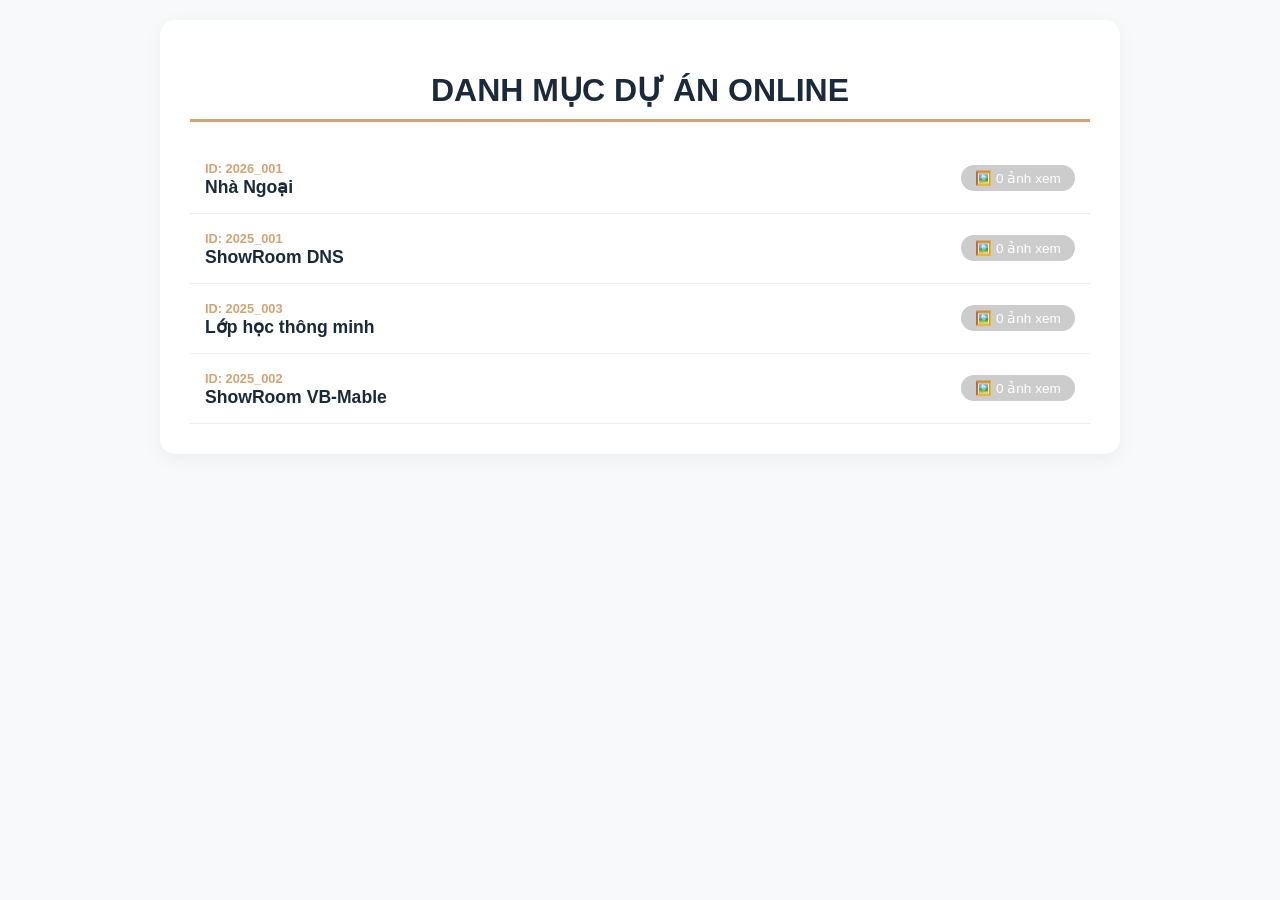
==== index.html @ 6b4341b6 "Reset & Auto-sync optimized data" ====
<!DOCTYPE html>
    <html lang="vi">
    <head>
        <meta charset="UTF-8">
        <meta name="viewport" content="width=device-width, initial-scale=1.0">
        <title>Architecture Portfolio | Online</title>
        <style>
            body { font-family: 'Segoe UI', Arial, sans-serif; background: #f8f9fa; margin: 0; padding: 20px; }
            .container { max-width: 900px; margin: auto; background: white; padding: 30px; border-radius: 15px; box-shadow: 0 5px 20px rgba(0,0,0,0.05); }
            h1 { text-align: center; color: #1a2a3a; border-bottom: 3px solid #d4a373; padding-bottom: 10px; text-transform: uppercase; }
            .project-card { display: flex; justify-content: space-between; align-items: center; padding: 15px; border-bottom: 1px solid #eee; text-decoration: none; color: inherit; transition: 0.2s; }
            .project-card:hover { background: #fff9f0; transform: scale(1.01); }
            .project-info { flex-grow: 1; }
            .project-id { font-size: 0.8em; color: #d4a373; font-weight: bold; }
            .project-name { font-size: 1.1em; color: #1a2a3a; font-weight: 600; display: block; }
            .project-count { background: #1a2a3a; color: white; padding: 5px 12px; border-radius: 20px; font-size: 0.85em; min-width: 90px; text-align: center; }
            .count-zero { background: #ccc; }
        </style>
    </head>
    <body>
        <div class="container">
            <h1>DANH MỤC DỰ ÁN ONLINE</h1>
            <div class="list">
    
                <a href="assets/NhaNgoai/Present/" class="project-card">
                    <div class="project-info">
                        <span class="project-id">ID: 2026_001</span>
                        <span class="project-name">Nhà Ngoại</span>
                    </div>
                    <div class="project-count count-zero">🖼️ 0 ảnh xem</div>
                </a>
        
                <a href="assets/ShowRoomDNS/Present/" class="project-card">
                    <div class="project-info">
                        <span class="project-id">ID: 2025_001</span>
                        <span class="project-name">ShowRoom DNS</span>
                    </div>
                    <div class="project-count count-zero">🖼️ 0 ảnh xem</div>
                </a>
        
                <a href="assets/Lophocthongminh/Present/" class="project-card">
                    <div class="project-info">
                        <span class="project-id">ID: 2025_003</span>
                        <span class="project-name">Lớp học thông minh</span>
                    </div>
                    <div class="project-count count-zero">🖼️ 0 ảnh xem</div>
                </a>
        
                <a href="assets/ShowRoomVBMable/Present/" class="project-card">
                    <div class="project-info">
                        <span class="project-id">ID: 2025_002</span>
                        <span class="project-name">ShowRoom VB-Mable</span>
                    </div>
                    <div class="project-count count-zero">🖼️ 0 ảnh xem</div>
                </a>
        </div></div></body></html>
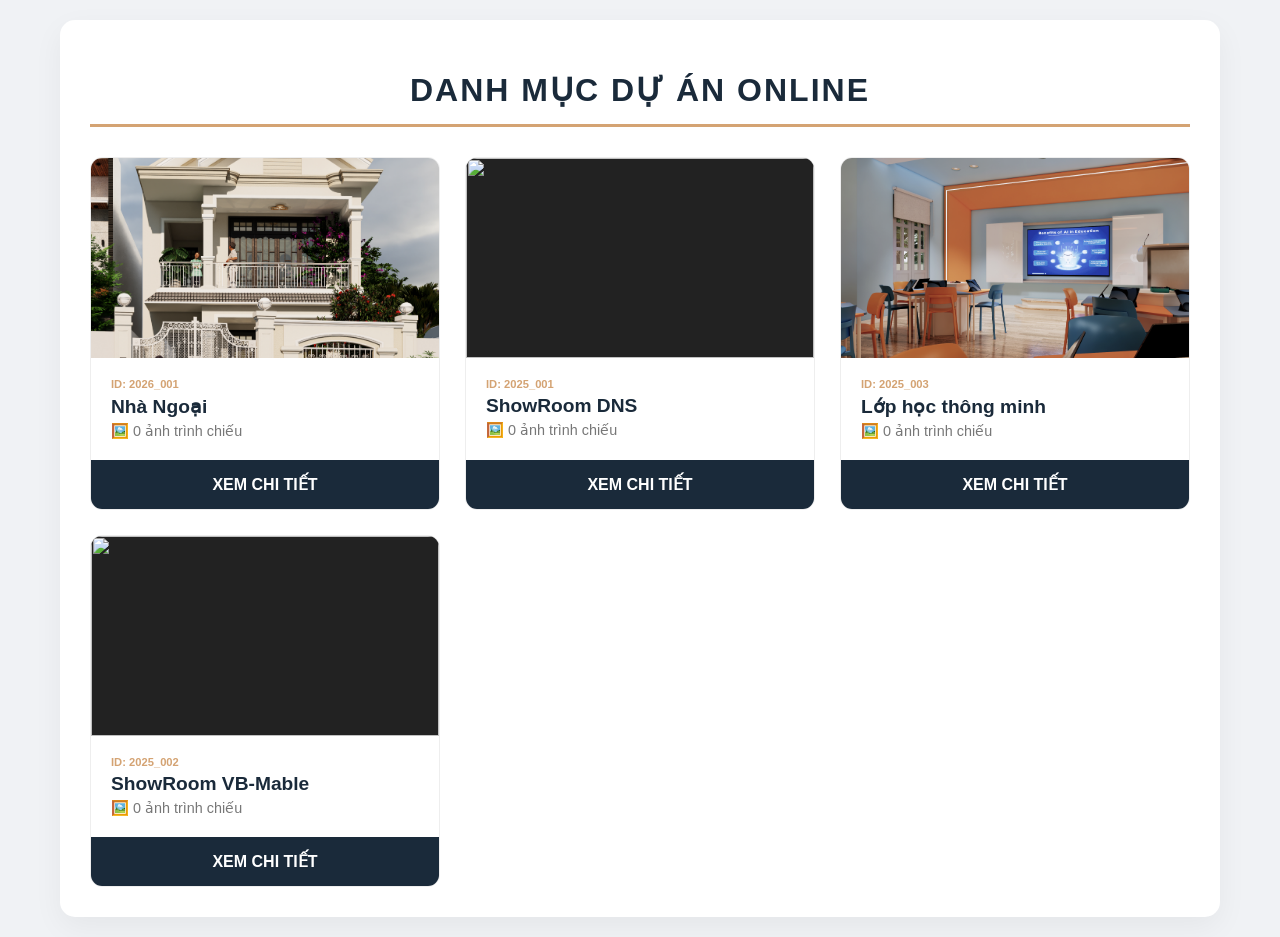
==== commit e97d56cb: "Auto-update gallery" ====
--- a/index.html
+++ b/index.html
@@ -4,54 +4,65 @@
     <head>
         <meta charset="UTF-8">
         <meta name="viewport" content="width=device-width, initial-scale=1.0">
-        <title>Architecture Portfolio | Online</title>
+        <title>Portfolio Kiến Trúc Online</title>
         <style>
-            body { font-family: 'Segoe UI', Arial, sans-serif; background: #f8f9fa; margin: 0; padding: 20px; }
-            .container { max-width: 900px; margin: auto; background: white; padding: 30px; border-radius: 15px; box-shadow: 0 5px 20px rgba(0,0,0,0.05); }
-            h1 { text-align: center; color: #1a2a3a; border-bottom: 3px solid #d4a373; padding-bottom: 10px; text-transform: uppercase; }
-            .project-card { display: flex; justify-content: space-between; align-items: center; padding: 15px; border-bottom: 1px solid #eee; text-decoration: none; color: inherit; transition: 0.2s; }
-            .project-card:hover { background: #fff9f0; transform: scale(1.01); }
-            .project-info { flex-grow: 1; }
-            .project-id { font-size: 0.8em; color: #d4a373; font-weight: bold; }
-            .project-name { font-size: 1.1em; color: #1a2a3a; font-weight: 600; display: block; }
-            .project-count { background: #1a2a3a; color: white; padding: 5px 12px; border-radius: 20px; font-size: 0.85em; min-width: 90px; text-align: center; }
-            .count-zero { background: #ccc; }
+            body { font-family: 'Segoe UI', Arial, sans-serif; background: #f0f2f5; margin: 0; padding: 20px; }
+            .container { max-width: 1100px; margin: auto; background: white; padding: 30px; border-radius: 15px; box-shadow: 0 10px 30px rgba(0,0,0,0.05); }
+            h1 { text-align: center; color: #1a2a3a; border-bottom: 3px solid #d4a373; padding-bottom: 15px; letter-spacing: 2px; }
+            .grid { display: grid; grid-template-columns: repeat(auto-fill, minmax(300px, 1fr)); gap: 25px; margin-top: 30px; }
+            .card { background: white; border: 1px solid #eee; border-radius: 12px; overflow: hidden; transition: 0.3s; display: flex; flex-direction: column; text-decoration: none; color: inherit; }
+            .card:hover { transform: translateY(-10px); box-shadow: 0 15px 30px rgba(0,0,0,0.1); }
+            .thumb-box { width: 100%; height: 200px; background: #222; overflow: hidden; }
+            .thumb-box img { width: 100%; height: 100%; object-fit: cover; }
+            .info { padding: 20px; flex-grow: 1; }
+            .id { font-size: 0.7em; color: #d4a373; font-weight: bold; }
+            .name { font-size: 1.2em; color: #1a2a3a; font-weight: bold; margin: 5px 0; }
+            .meta { color: #777; font-size: 0.9em; }
+            .btn { background: #1a2a3a; color: white; text-align: center; padding: 15px; font-weight: bold; text-transform: uppercase; }
         </style>
     </head>
     <body>
         <div class="container">
             <h1>DANH MỤC DỰ ÁN ONLINE</h1>
-            <div class="list">
+            <div class="grid">
     
-                <a href="assets/NhaNgoai/Present/" class="project-card">
-                    <div class="project-info">
-                        <span class="project-id">ID: 2026_001</span>
-                        <span class="project-name">Nhà Ngoại</span>
+                <a href="assets/NhaNgoai/Present/" class="card">
+                    <div class="thumb-box"><img src="assets/NhaNgoai/Thumb.jpg"></div>
+                    <div class="info">
+                        <div class="id">ID: 2026_001</div>
+                        <div class="name">Nhà Ngoại</div>
+                        <div class="meta">🖼️ 0 ảnh trình chiếu</div>
                     </div>
-                    <div class="project-count count-zero">🖼️ 0 ảnh xem</div>
+                    <div class="btn">Xem chi tiết</div>
                 </a>
         
-                <a href="assets/ShowRoomDNS/Present/" class="project-card">
-                    <div class="project-info">
-                        <span class="project-id">ID: 2025_001</span>
-                        <span class="project-name">ShowRoom DNS</span>
+                <a href="assets/ShowRoomDNS/Present/" class="card">
+                    <div class="thumb-box"><img src="assets/ShowRoomDNS/Thumb.jpg"></div>
+                    <div class="info">
+                        <div class="id">ID: 2025_001</div>
+                        <div class="name">ShowRoom DNS</div>
+                        <div class="meta">🖼️ 0 ảnh trình chiếu</div>
                     </div>
-                    <div class="project-count count-zero">🖼️ 0 ảnh xem</div>
+                    <div class="btn">Xem chi tiết</div>
                 </a>
         
-                <a href="assets/Lophocthongminh/Present/" class="project-card">
-                    <div class="project-info">
-                        <span class="project-id">ID: 2025_003</span>
-                        <span class="project-name">Lớp học thông minh</span>
+                <a href="assets/Lophocthongminh/Present/" class="card">
+                    <div class="thumb-box"><img src="assets/Lophocthongminh/Thumb.jpg"></div>
+                    <div class="info">
+                        <div class="id">ID: 2025_003</div>
+                        <div class="name">Lớp học thông minh</div>
+                        <div class="meta">🖼️ 0 ảnh trình chiếu</div>
                     </div>
-                    <div class="project-count count-zero">🖼️ 0 ảnh xem</div>
+                    <div class="btn">Xem chi tiết</div>
                 </a>
         
-                <a href="assets/ShowRoomVBMable/Present/" class="project-card">
-                    <div class="project-info">
-                        <span class="project-id">ID: 2025_002</span>
-                        <span class="project-name">ShowRoom VB-Mable</span>
+                <a href="assets/ShowRoomVBMable/Present/" class="card">
+                    <div class="thumb-box"><img src="assets/ShowRoomVBMable/Thumb.jpg"></div>
+                    <div class="info">
+                        <div class="id">ID: 2025_002</div>
+                        <div class="name">ShowRoom VB-Mable</div>
+                        <div class="meta">🖼️ 0 ảnh trình chiếu</div>
                     </div>
-                    <div class="project-count count-zero">🖼️ 0 ảnh xem</div>
+                    <div class="btn">Xem chi tiết</div>
                 </a>
         </div></div></body></html>
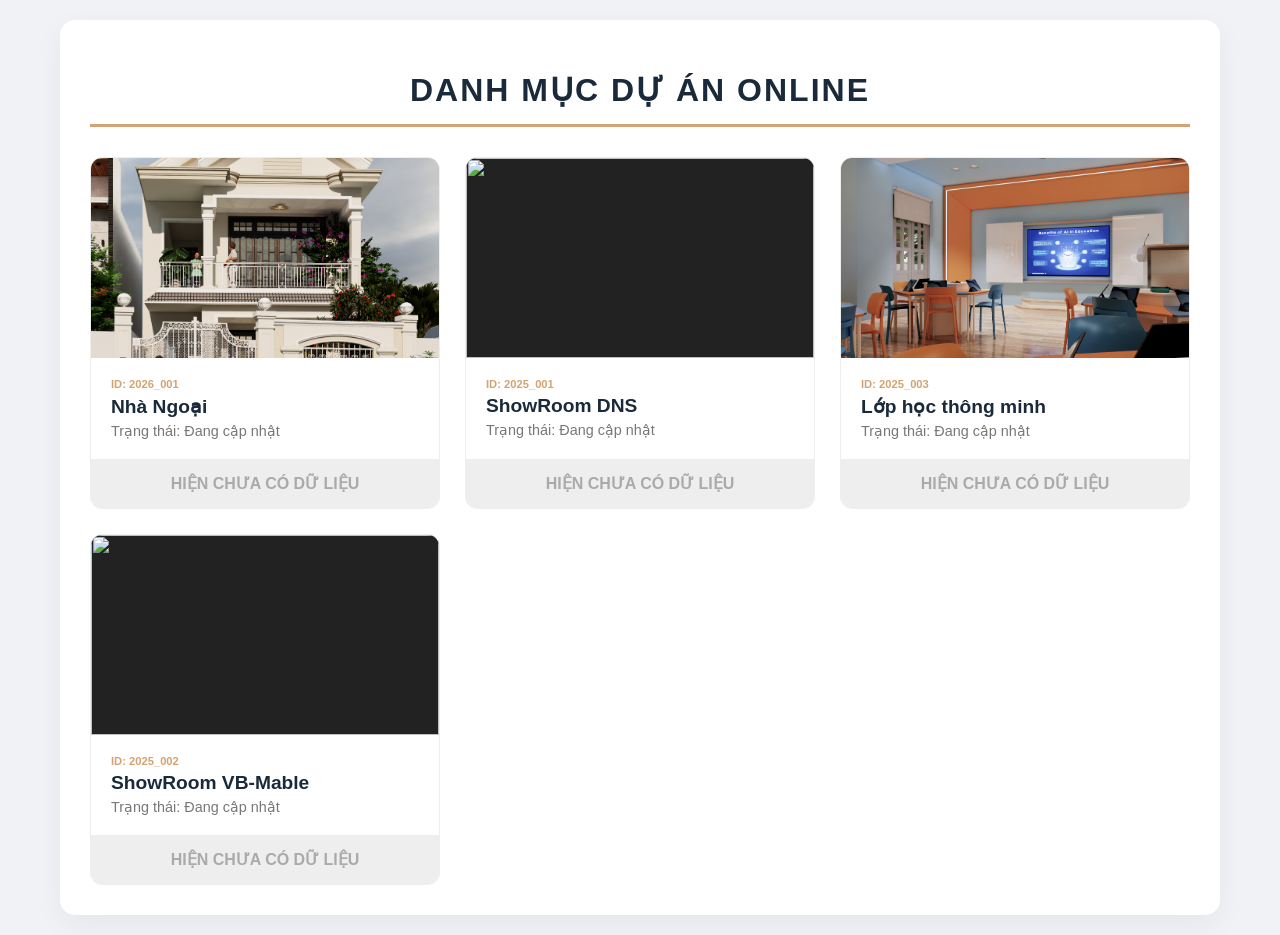
==== commit cfc77fa5: "Auto-update gallery" ====
--- a/index.html
+++ b/index.html
@@ -18,7 +18,12 @@
             .id { font-size: 0.7em; color: #d4a373; font-weight: bold; }
             .name { font-size: 1.2em; color: #1a2a3a; font-weight: bold; margin: 5px 0; }
             .meta { color: #777; font-size: 0.9em; }
-            .btn { background: #1a2a3a; color: white; text-align: center; padding: 15px; font-weight: bold; text-transform: uppercase; }
+            
+            /* Style cho nút bấm */
+            .btn { text-align: center; padding: 15px; font-weight: bold; text-transform: uppercase; transition: 0.3s; }
+            .btn-active { background: #1a2a3a; color: white; cursor: pointer; }
+            .btn-active:hover { background: #d4a373; }
+            .btn-disabled { background: #eeeeee; color: #aaaaaa; cursor: not-allowed; }
         </style>
     </head>
     <body>
@@ -26,43 +31,43 @@
             <h1>DANH MỤC DỰ ÁN ONLINE</h1>
             <div class="grid">
     
-                <a href="assets/NhaNgoai/Present/" class="card">
+                <div class="card" style="cursor: default;">
                     <div class="thumb-box"><img src="assets/NhaNgoai/Thumb.jpg"></div>
                     <div class="info">
                         <div class="id">ID: 2026_001</div>
                         <div class="name">Nhà Ngoại</div>
-                        <div class="meta">🖼️ 0 ảnh trình chiếu</div>
+                        <div class="meta">Trạng thái: Đang cập nhật</div>
                     </div>
-                    <div class="btn">Xem chi tiết</div>
-                </a>
+                    <div class="btn btn-disabled">Hiện chưa có dữ liệu</div>
+                </div>
         
-                <a href="assets/ShowRoomDNS/Present/" class="card">
+                <div class="card" style="cursor: default;">
                     <div class="thumb-box"><img src="assets/ShowRoomDNS/Thumb.jpg"></div>
                     <div class="info">
                         <div class="id">ID: 2025_001</div>
                         <div class="name">ShowRoom DNS</div>
-                        <div class="meta">🖼️ 0 ảnh trình chiếu</div>
+                        <div class="meta">Trạng thái: Đang cập nhật</div>
                     </div>
-                    <div class="btn">Xem chi tiết</div>
-                </a>
+                    <div class="btn btn-disabled">Hiện chưa có dữ liệu</div>
+                </div>
         
-                <a href="assets/Lophocthongminh/Present/" class="card">
+                <div class="card" style="cursor: default;">
                     <div class="thumb-box"><img src="assets/Lophocthongminh/Thumb.jpg"></div>
                     <div class="info">
                         <div class="id">ID: 2025_003</div>
                         <div class="name">Lớp học thông minh</div>
-                        <div class="meta">🖼️ 0 ảnh trình chiếu</div>
+                        <div class="meta">Trạng thái: Đang cập nhật</div>
                     </div>
-                    <div class="btn">Xem chi tiết</div>
-                </a>
+                    <div class="btn btn-disabled">Hiện chưa có dữ liệu</div>
+                </div>
         
-                <a href="assets/ShowRoomVBMable/Present/" class="card">
+                <div class="card" style="cursor: default;">
                     <div class="thumb-box"><img src="assets/ShowRoomVBMable/Thumb.jpg"></div>
                     <div class="info">
                         <div class="id">ID: 2025_002</div>
                         <div class="name">ShowRoom VB-Mable</div>
-                        <div class="meta">🖼️ 0 ảnh trình chiếu</div>
+                        <div class="meta">Trạng thái: Đang cập nhật</div>
                     </div>
-                    <div class="btn">Xem chi tiết</div>
-                </a>
+                    <div class="btn btn-disabled">Hiện chưa có dữ liệu</div>
+                </div>
         </div></div></body></html>
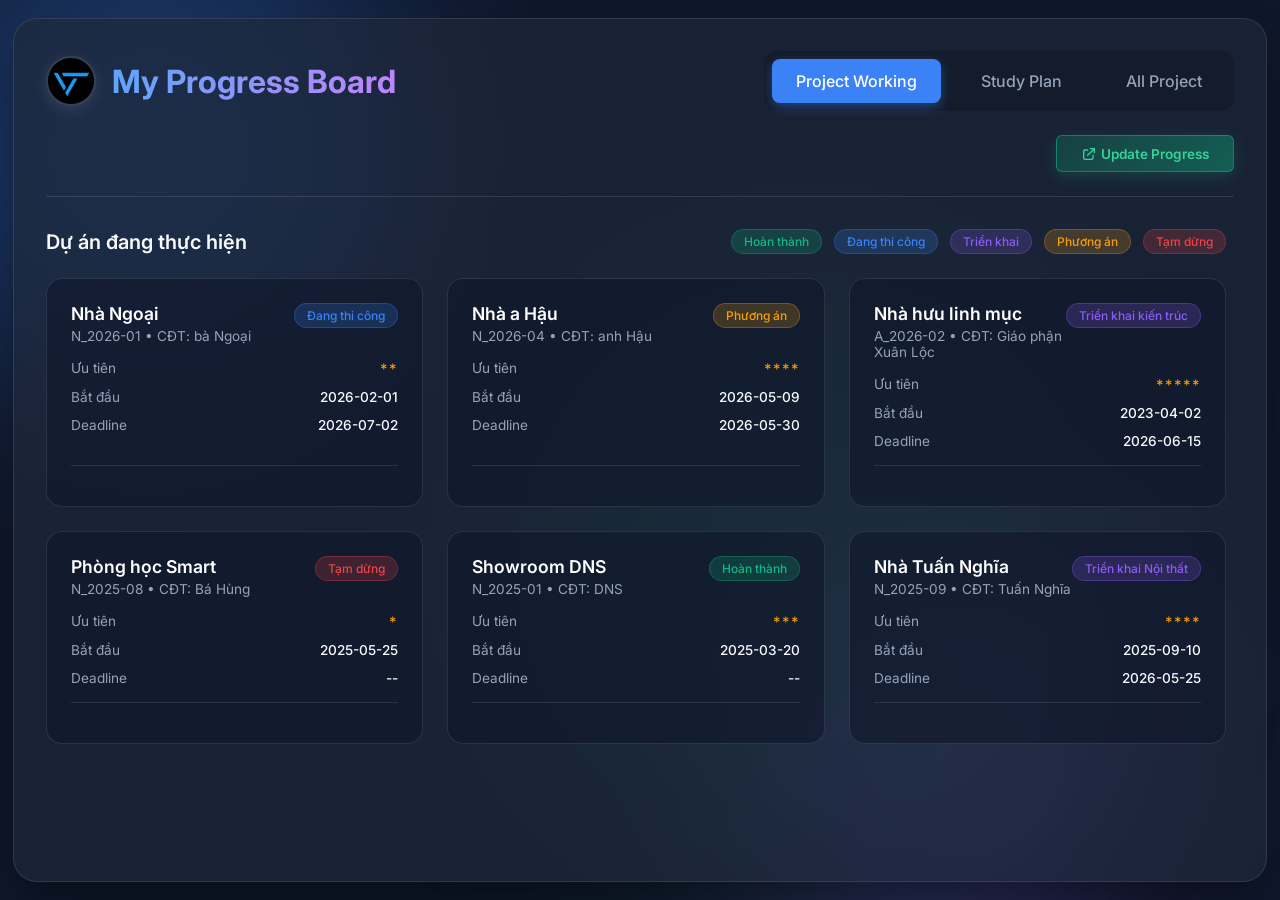
==== commit fc6d3dfe: "Smart Sync - Auto update" ====
--- a/index.html
+++ b/index.html
@@ -1,73 +1,111 @@
+<!DOCTYPE html>
+<html lang="vi">
+<head>
+    <meta charset="UTF-8">
+    <meta name="viewport" content="width=device-width, initial-scale=1.0">
+    <title>Progress Tracker Dashboard</title>
+    <link href="https://fonts.googleapis.com/css2?family=Inter:wght@300;400;500;600;700&display=swap" rel="stylesheet">
+    <link rel="stylesheet" href="style.css">
+</head>
+<body>
+    <div class="background-shapes">
+        <div class="shape shape-1"></div>
+        <div class="shape shape-2"></div>
+        <div class="shape shape-3"></div>
+    </div>
+    
+    <div class="container glass-panel">
+        <header>
+            <div class="header-main">
+                <div class="title-group">
+                    <img src="logo.jpg" alt="Logo cá nhân" class="site-logo">
+                    <h1>My Progress Board</h1>
+                </div>
+                <div class="tabs">
+                    <button class="tab-btn active" data-target="project-working">Project Working</button>
+                    <button class="tab-btn" data-target="study-plan">Study Plan</button>
+                    <button class="tab-btn" data-target="all-projects">All Project</button>
+                </div>
+            </div>
+            <div class="header-actions">
+                <a href="https://docs.google.com/spreadsheets/d/1Nhk9Ai2b9tlAGwmznYmqQ_siVDmf7AIqXfBvXJ0X4Z0/edit?gid=8436140#gid=8436140" target="_blank" class="btn btn-update">
+                    <svg width="16" height="16" fill="none" stroke="currentColor" viewBox="0 0 24 24"><path stroke-linecap="round" stroke-linejoin="round" stroke-width="2" d="M10 6H6a2 2 0 00-2 2v10a2 2 0 002 2h10a2 2 0 002-2v-4M14 4h6m0 0v6m0-6L10 14"></path></svg>
+                    Update Progress
+                </a>
+            </div>
+        </header>
 
-    <!DOCTYPE html>
-    <html lang="vi">
-    <head>
-        <meta charset="UTF-8">
-        <meta name="viewport" content="width=device-width, initial-scale=1.0">
-        <title>Portfolio Kiến Trúc Online</title>
-        <style>
-            body { font-family: 'Segoe UI', Arial, sans-serif; background: #f0f2f5; margin: 0; padding: 20px; }
-            .container { max-width: 1100px; margin: auto; background: white; padding: 30px; border-radius: 15px; box-shadow: 0 10px 30px rgba(0,0,0,0.05); }
-            h1 { text-align: center; color: #1a2a3a; border-bottom: 3px solid #d4a373; padding-bottom: 15px; letter-spacing: 2px; }
-            .grid { display: grid; grid-template-columns: repeat(auto-fill, minmax(300px, 1fr)); gap: 25px; margin-top: 30px; }
-            .card { background: white; border: 1px solid #eee; border-radius: 12px; overflow: hidden; transition: 0.3s; display: flex; flex-direction: column; text-decoration: none; color: inherit; }
-            .card:hover { transform: translateY(-10px); box-shadow: 0 15px 30px rgba(0,0,0,0.1); }
-            .thumb-box { width: 100%; height: 200px; background: #222; overflow: hidden; }
-            .thumb-box img { width: 100%; height: 100%; object-fit: cover; }
-            .info { padding: 20px; flex-grow: 1; }
-            .id { font-size: 0.7em; color: #d4a373; font-weight: bold; }
-            .name { font-size: 1.2em; color: #1a2a3a; font-weight: bold; margin: 5px 0; }
-            .meta { color: #777; font-size: 0.9em; }
-            
-            /* Style cho nút bấm */
-            .btn { text-align: center; padding: 15px; font-weight: bold; text-transform: uppercase; transition: 0.3s; }
-            .btn-active { background: #1a2a3a; color: white; cursor: pointer; }
-            .btn-active:hover { background: #d4a373; }
-            .btn-disabled { background: #eeeeee; color: #aaaaaa; cursor: not-allowed; }
-        </style>
-    </head>
-    <body>
-        <div class="container">
-            <h1>DANH MỤC DỰ ÁN ONLINE</h1>
-            <div class="grid">
-    
-                <div class="card" style="cursor: default;">
-                    <div class="thumb-box"><img src="assets/NhaNgoai/Thumb.jpg"></div>
-                    <div class="info">
-                        <div class="id">ID: 2026_001</div>
-                        <div class="name">Nhà Ngoại</div>
-                        <div class="meta">Trạng thái: Đang cập nhật</div>
+        <main>
+            <section id="project-working" class="tab-content active">
+                <div class="board-header">
+                    <h2>Dự án đang thực hiện</h2>
+                    <div class="status-legend">
+                        <span class="badge status-hoanthanh">Hoàn thành</span>
+                        <span class="badge status-dangthicong">Đang thi công</span>
+                        <span class="badge status-trienkhai">Triển khai</span>
+                        <span class="badge status-phuongan">Phương án</span>
+                        <span class="badge status-tamdung">Tạm dừng</span>
                     </div>
-                    <div class="btn btn-disabled">Hiện chưa có dữ liệu</div>
                 </div>
-        
-                <div class="card" style="cursor: default;">
-                    <div class="thumb-box"><img src="assets/ShowRoomDNS/Thumb.jpg"></div>
-                    <div class="info">
-                        <div class="id">ID: 2025_001</div>
-                        <div class="name">ShowRoom DNS</div>
-                        <div class="meta">Trạng thái: Đang cập nhật</div>
+                <div class="grid-container" id="project-grid">
+                    <!-- Cards will be injected here by JS -->
+                </div>
+            </section>
+
+            <section id="study-plan" class="tab-content">
+                <div class="board-header">
+                    <h2>Kế hoạch học tập</h2>
+                    <div class="status-legend">
+                        <span class="badge status-hoanthanh">Đã hoàn thành</span>
+                        <span class="badge status-dangthicong">Đang học</span>
+                        <span class="badge status-phuongan">Chuẩn bị</span>
+                        <span class="badge status-tamdung">Tạm dừng</span>
                     </div>
-                    <div class="btn btn-disabled">Hiện chưa có dữ liệu</div>
                 </div>
-        
-                <div class="card" style="cursor: default;">
-                    <div class="thumb-box"><img src="assets/Lophocthongminh/Thumb.jpg"></div>
-                    <div class="info">
-                        <div class="id">ID: 2025_003</div>
-                        <div class="name">Lớp học thông minh</div>
-                        <div class="meta">Trạng thái: Đang cập nhật</div>
+                <div class="grid-container" id="study-grid">
+                    <!-- Cards will be injected here by JS -->
+                </div>
+            </section>
+
+            <section id="all-projects" class="tab-content">
+                <div class="board-header">
+                    <h2>All Project</h2>
+                    <div class="filters">
+                        <input type="text" id="searchKeyword" class="filter-input" placeholder="Tìm tên, địa điểm...">
+                        <select id="filterNam" class="filter-input"><option value="">Tất cả năm</option></select>
+                        <select id="filterTheLoai" class="filter-input"><option value="">Tất cả thể loại</option></select>
+                        <select id="filterTrangThai" class="filter-input"><option value="">Tất cả trạng thái</option></select>
                     </div>
-                    <div class="btn btn-disabled">Hiện chưa có dữ liệu</div>
                 </div>
-        
-                <div class="card" style="cursor: default;">
-                    <div class="thumb-box"><img src="assets/ShowRoomVBMable/Thumb.jpg"></div>
-                    <div class="info">
-                        <div class="id">ID: 2025_002</div>
-                        <div class="name">ShowRoom VB-Mable</div>
-                        <div class="meta">Trạng thái: Đang cập nhật</div>
-                    </div>
-                    <div class="btn btn-disabled">Hiện chưa có dữ liệu</div>
+                <div class="grid-container library-grid" id="library-grid">
+                    <!-- Cards will be injected here by JS -->
                 </div>
-        </div></div></body></html>+            </section>
+        </main>
+    </div> <!-- Kết thúc container -->
+
+    <!-- Glass Modal -->
+    <div id="details-modal" class="modal-overlay">
+        <div class="modal-content glass-panel">
+            <button class="modal-close" onclick="closeModal(event)">&times;</button>
+            <div class="modal-header">
+                <h2 id="modal-title">Chi tiết</h2>
+            </div>
+            <div class="modal-body" id="modal-body">
+                <div id="modal-info" class="modal-info-grid"></div>
+                <div id="modal-gallery" class="modal-gallery"></div>
+            </div>
+        </div>
+    </div>
+
+    <!-- Lightbox for Fullscreen Image Viewing -->
+    <div id="lightbox" class="lightbox-overlay" onclick="closeLightbox(event)">
+        <span class="lightbox-close" onclick="closeLightbox(event)">&times;</span>
+        <button class="lightbox-prev" onclick="changeLightboxImage(-1, event)">&#10094;</button>
+        <img id="lightbox-img" class="lightbox-img" src="">
+        <button class="lightbox-next" onclick="changeLightboxImage(1, event)">&#10095;</button>
+    </div>
+
+    <script src="app.js"></script>
+</body>
+</html>
--- a/style.css
+++ b/style.css
@@ -0,0 +1,546 @@
+:root {
+    --bg-color: #0f172a;
+    --text-primary: #f8fafc;
+    --text-secondary: #94a3b8;
+    --glass-bg: rgba(30, 41, 59, 0.7);
+    --glass-border: rgba(255, 255, 255, 0.1);
+    --card-bg: rgba(15, 23, 42, 0.6);
+    --card-hover: rgba(30, 41, 59, 0.9);
+    
+    --color-accent: #3b82f6;
+    --color-success: #10b981;
+    --color-warning: #f59e0b;
+    --color-danger: #ef4444;
+    --color-info: #0ea5e9;
+    --color-purple: #8b5cf6;
+}
+
+* {
+    margin: 0;
+    padding: 0;
+    box-sizing: border-box;
+}
+
+body {
+    font-family: 'Inter', sans-serif;
+    background-color: var(--bg-color);
+    color: var(--text-primary);
+    min-height: 100vh;
+    display: flex;
+    justify-content: center;
+    align-items: center;
+    overflow-x: hidden;
+    position: relative;
+}
+
+/* Background animated shapes */
+.background-shapes {
+    position: fixed;
+    top: 0;
+    left: 0;
+    width: 100vw;
+    height: 100vh;
+    z-index: -1;
+    overflow: hidden;
+}
+
+.shape {
+    position: absolute;
+    filter: blur(100px);
+    border-radius: 50%;
+    animation: float 20s infinite alternate ease-in-out;
+}
+
+.shape-1 {
+    width: 500px;
+    height: 500px;
+    background: rgba(59, 130, 246, 0.3);
+    top: -100px;
+    left: -100px;
+}
+
+.shape-2 {
+    width: 400px;
+    height: 400px;
+    background: rgba(139, 92, 246, 0.3);
+    bottom: -50px;
+    right: 10%;
+    animation-delay: -5s;
+}
+
+.shape-3 {
+    width: 600px;
+    height: 600px;
+    background: rgba(16, 185, 129, 0.15);
+    top: 30%;
+    left: 40%;
+    animation-delay: -10s;
+}
+
+@keyframes float {
+    0% { transform: translate(0, 0) scale(1); }
+    100% { transform: translate(50px, 50px) scale(1.1); }
+}
+
+.container {
+    width: 98%;
+    max-width: none;
+    height: 96vh;
+    margin: 2vh auto;
+    border-radius: 24px;
+    padding: 2rem;
+    display: flex;
+    flex-direction: column;
+    overflow: hidden;
+}
+
+.glass-panel {
+    background: var(--glass-bg);
+    backdrop-filter: blur(16px);
+    -webkit-backdrop-filter: blur(16px);
+    border: 1px solid var(--glass-border);
+    box-shadow: 0 25px 50px -12px rgba(0, 0, 0, 0.5);
+}
+
+header {
+    display: flex;
+    flex-direction: column;
+    align-items: stretch;
+    gap: 1.5rem;
+    margin-bottom: 2rem;
+    padding-bottom: 1.5rem;
+    border-bottom: 1px solid var(--glass-border);
+}
+
+h1 {
+    font-size: 2rem;
+    font-weight: 700;
+    background: linear-gradient(to right, #60a5fa, #c084fc);
+    -webkit-background-clip: text;
+    -webkit-text-fill-color: transparent;
+}
+
+.tabs {
+    display: flex;
+    gap: 1rem;
+    background: rgba(0, 0, 0, 0.2);
+    padding: 0.5rem;
+    border-radius: 12px;
+}
+
+.tab-btn {
+    background: transparent;
+    border: none;
+    color: var(--text-secondary);
+    padding: 0.75rem 1.5rem;
+    font-size: 1rem;
+    font-weight: 500;
+    font-family: inherit;
+    border-radius: 8px;
+    cursor: pointer;
+    transition: all 0.3s ease;
+}
+
+.tab-btn:hover {
+    color: var(--text-primary);
+}
+
+.tab-btn.active {
+    background: var(--color-accent);
+    color: white;
+    box-shadow: 0 4px 12px rgba(59, 130, 246, 0.4);
+}
+
+main {
+    flex: 1;
+    overflow-y: auto;
+    padding-right: 0.5rem;
+}
+
+/* Custom Scrollbar */
+main::-webkit-scrollbar {
+    width: 6px;
+}
+main::-webkit-scrollbar-track {
+    background: transparent;
+}
+main::-webkit-scrollbar-thumb {
+    background: var(--glass-border);
+    border-radius: 10px;
+}
+main::-webkit-scrollbar-thumb:hover {
+    background: rgba(255, 255, 255, 0.3);
+}
+
+.tab-content {
+    display: none;
+    animation: fadeIn 0.4s ease forwards;
+}
+
+.tab-content.active {
+    display: block;
+}
+
+@keyframes fadeIn {
+    from { opacity: 0; transform: translateY(10px); }
+    to { opacity: 1; transform: translateY(0); }
+}
+
+.board-header {
+    display: flex;
+    justify-content: space-between;
+    align-items: center;
+    margin-bottom: 1.5rem;
+}
+
+.board-header h2 {
+    font-size: 1.25rem;
+    font-weight: 600;
+    color: var(--text-primary);
+}
+
+.status-legend {
+    display: flex;
+    gap: 0.75rem;
+    flex-wrap: wrap;
+}
+
+.grid-container {
+    display: grid;
+    grid-template-columns: repeat(auto-fill, minmax(320px, 1fr));
+    gap: 1.5rem;
+}
+
+.card {
+    background: var(--card-bg);
+    border: 1px solid var(--glass-border);
+    border-radius: 16px;
+    padding: 1.5rem;
+    transition: all 0.3s ease;
+    display: flex;
+    flex-direction: column;
+    gap: 1rem;
+}
+
+.card:hover {
+    background: var(--card-hover);
+    transform: translateY(-5px);
+    box-shadow: 0 10px 25px -5px rgba(0, 0, 0, 0.3);
+    border-color: rgba(255, 255, 255, 0.2);
+}
+
+.card-header {
+    display: flex;
+    justify-content: space-between;
+    align-items: flex-start;
+}
+
+.card-title {
+    font-size: 1.1rem;
+    font-weight: 600;
+    color: white;
+    margin-bottom: 0.25rem;
+}
+
+.card-subtitle {
+    font-size: 0.85rem;
+    color: var(--text-secondary);
+}
+
+.badge {
+    padding: 0.25rem 0.75rem;
+    border-radius: 9999px;
+    font-size: 0.75rem;
+    font-weight: 500;
+    white-space: nowrap;
+}
+
+.status-hoanthanh { background: rgba(16, 185, 129, 0.2); color: var(--color-success); border: 1px solid rgba(16, 185, 129, 0.3); }
+.status-dangthicong { background: rgba(59, 130, 246, 0.2); color: var(--color-accent); border: 1px solid rgba(59, 130, 246, 0.3); }
+.status-trienkhai { background: rgba(139, 92, 246, 0.2); color: var(--color-purple); border: 1px solid rgba(139, 92, 246, 0.3); }
+.status-phuongan { background: rgba(245, 158, 11, 0.2); color: var(--color-warning); border: 1px solid rgba(245, 158, 11, 0.3); }
+.status-tamdung { background: rgba(239, 68, 68, 0.2); color: var(--color-danger); border: 1px solid rgba(239, 68, 68, 0.3); }
+.status-default { background: rgba(255, 255, 255, 0.1); color: var(--text-primary); border: 1px solid rgba(255, 255, 255, 0.2); }
+
+.card-body {
+    display: flex;
+    flex-direction: column;
+    gap: 0.75rem;
+    flex: 1;
+}
+
+.info-row {
+    display: flex;
+    justify-content: space-between;
+    font-size: 0.85rem;
+}
+
+.info-label {
+    color: var(--text-secondary);
+}
+
+.info-value {
+    color: var(--text-primary);
+    font-weight: 500;
+    text-align: right;
+}
+
+.notes {
+    font-size: 0.85rem;
+    color: var(--text-secondary);
+    background: rgba(0, 0, 0, 0.2);
+    padding: 0.75rem;
+    border-radius: 8px;
+    margin-top: 0.5rem;
+    white-space: pre-line;
+}
+
+.progress-container {
+    margin-top: 0.5rem;
+}
+
+.progress-header {
+    display: flex;
+    justify-content: space-between;
+    font-size: 0.85rem;
+    margin-bottom: 0.5rem;
+}
+
+.progress-bar {
+    width: 100%;
+    height: 8px;
+    background: rgba(255, 255, 255, 0.1);
+    border-radius: 4px;
+    overflow: hidden;
+}
+
+.progress-fill {
+    height: 100%;
+    background: linear-gradient(90deg, #3b82f6, #8b5cf6);
+    border-radius: 4px;
+    transition: width 1s ease-out;
+}
+
+.card-actions {
+    margin-top: auto;
+    display: flex;
+    gap: 0.5rem;
+    padding-top: 1rem;
+    border-top: 1px solid var(--glass-border);
+}
+
+.btn {
+    flex: 1;
+    padding: 0.5rem;
+    border: none;
+    border-radius: 6px;
+    font-size: 0.85rem;
+    font-weight: 500;
+    cursor: pointer;
+    text-align: center;
+    text-decoration: none;
+    transition: all 0.2s ease;
+    display: inline-flex;
+    justify-content: center;
+    align-items: center;
+    gap: 0.25rem;
+    background: rgba(255, 255, 255, 0.05);
+    color: var(--text-primary);
+    border: 1px solid rgba(255, 255, 255, 0.1);
+}
+
+.btn:hover {
+    background: rgba(255, 255, 255, 0.15);
+}
+
+.btn-primary {
+    background: rgba(59, 130, 246, 0.2);
+    color: #60a5fa;
+    border-color: rgba(59, 130, 246, 0.3);
+}
+
+.btn-primary:hover {
+    background: rgba(59, 130, 246, 0.4);
+}
+
+.priority-stars {
+    color: var(--color-warning);
+    font-size: 0.9rem;
+    letter-spacing: 2px;
+}
+
+.header-main {
+    display: flex;
+    justify-content: space-between;
+    align-items: center;
+    width: 100%;
+}
+
+.title-group {
+    display: flex;
+    align-items: center;
+    gap: 1rem;
+}
+
+.site-logo {
+    width: 50px;
+    height: 50px;
+    border-radius: 50%;
+    object-fit: cover;
+    border: 2px solid var(--glass-border);
+    box-shadow: 0 4px 15px rgba(255, 255, 255, 0.1);
+}
+
+.header-actions {
+    width: 100%;
+    display: flex;
+    justify-content: flex-end;
+}
+
+.btn-update {
+    background: linear-gradient(135deg, rgba(16, 185, 129, 0.2), rgba(16, 185, 129, 0.4));
+    color: #34d399;
+    border: 1px solid rgba(16, 185, 129, 0.5);
+    padding: 0.6rem 1.5rem;
+    max-width: fit-content;
+    box-shadow: 0 4px 15px rgba(16, 185, 129, 0.2);
+    font-weight: 600;
+}
+
+.btn-update:hover {
+    background: linear-gradient(135deg, rgba(16, 185, 129, 0.3), rgba(16, 185, 129, 0.6));
+    transform: translateY(-2px);
+    box-shadow: 0 6px 20px rgba(16, 185, 129, 0.3);
+}
+
+/* Filters */
+.filters {
+    display: flex;
+    gap: 1rem;
+    flex-wrap: wrap;
+}
+.filter-input {
+    background: rgba(0,0,0,0.2);
+    border: 1px solid var(--glass-border);
+    color: var(--text-primary);
+    padding: 0.5rem 1rem;
+    border-radius: 8px;
+    font-family: inherit;
+    outline: none;
+}
+.filter-input:focus {
+    border-color: var(--color-accent);
+}
+
+/* Modal */
+.modal-overlay {
+    position: fixed;
+    top: 0; left: 0; width: 100vw; height: 100vh;
+    background: rgba(0,0,0,0.6);
+    backdrop-filter: blur(5px);
+    z-index: 1000;
+    display: none;
+    justify-content: center;
+    align-items: center;
+    opacity: 0;
+    transition: opacity 0.3s ease;
+}
+.modal-overlay.active {
+    display: flex;
+    opacity: 1;
+}
+.modal-content {
+    width: 90vw;
+    max-width: 1050px;
+    height: 75vh;
+    max-height: 850px;
+    display: flex;
+    flex-direction: column;
+    position: relative;
+    animation: slideUp 0.4s ease forwards;
+}
+@keyframes slideUp {
+    from { transform: translateY(50px); opacity: 0; }
+    to { transform: translateY(0); opacity: 1; }
+}
+.modal-close {
+    position: absolute;
+    top: 15px; right: 20px;
+    background: transparent;
+    border: none;
+    color: var(--text-primary);
+    font-size: 2rem;
+    cursor: pointer;
+    z-index: 10;
+}
+.modal-header {
+    padding: 1.5rem;
+    border-bottom: 1px solid var(--glass-border);
+}
+.modal-body {
+    padding: 1.5rem;
+    overflow-y: auto;
+    flex: 1;
+}
+.modal-info-grid {
+    display: grid;
+    grid-template-columns: repeat(auto-fit, minmax(200px, 1fr));
+    gap: 1rem;
+    margin-bottom: 2rem;
+}
+.info-box {
+    background: rgba(0,0,0,0.2);
+    padding: 1rem;
+    border-radius: 8px;
+    border: 1px solid var(--glass-border);
+}
+.info-box h4 {
+    color: var(--text-secondary);
+    font-size: 0.85rem;
+    margin-bottom: 0.5rem;
+}
+.modal-gallery {
+    display: grid;
+    grid-template-columns: repeat(auto-fit, minmax(300px, 1fr));
+    gap: 1rem;
+}
+.gallery-img {
+    width: 100%;
+    border-radius: 8px;
+    box-shadow: 0 4px 10px rgba(0,0,0,0.3);
+    object-fit: contain;
+    background: #000;
+}
+
+/* Image Thumbnails */
+.project-img-container {
+    width: 100%;
+    height: 180px;
+    border-radius: 8px;
+    overflow: hidden;
+    margin-bottom: 1rem;
+    position: relative;
+    background: rgba(0,0,0,0.3);
+    cursor: pointer;
+}
+.project-img {
+    width: 100%;
+    height: 100%;
+    object-fit: cover;
+    transition: transform 0.3s ease;
+}
+.card:hover .project-img {
+    transform: scale(1.05);
+}
+
+
+/* Lightbox */
+.lightbox-overlay { position: fixed; top: 0; left: 0; width: 100vw; height: 100vh; background: rgba(0, 0, 0, 0.9); z-index: 2000; display: none; justify-content: center; align-items: center; opacity: 0; transition: opacity 0.3s ease; }
+.lightbox-overlay.active { display: flex; opacity: 1; }
+.lightbox-img { max-width: 90vw; max-height: 90vh; object-fit: contain; user-select: none; }
+.lightbox-close { position: absolute; top: 20px; right: 30px; color: white; font-size: 40px; cursor: pointer; z-index: 2001; }
+.lightbox-prev, .lightbox-next { position: absolute; top: 50%; transform: translateY(-50%); background: rgba(255, 255, 255, 0.2); color: white; border: none; font-size: 30px; padding: 15px; cursor: pointer; border-radius: 50%; z-index: 2001; transition: background 0.2s; }
+.lightbox-prev:hover, .lightbox-next:hover { background: rgba(255, 255, 255, 0.5); }
+.lightbox-prev { left: 20px; }
+.lightbox-next { right: 20px; }
+.status-icon-svg { position: absolute; top: 10px; right: 10px; z-index: 2; width: 32px; height: 32px; border-radius: 50%; display: flex; align-items: center; justify-content: center; background: rgba(0,0,0,0.6); backdrop-filter: blur(4px); padding: 6px; box-shadow: 0 4px 6px rgba(0,0,0,0.3); }
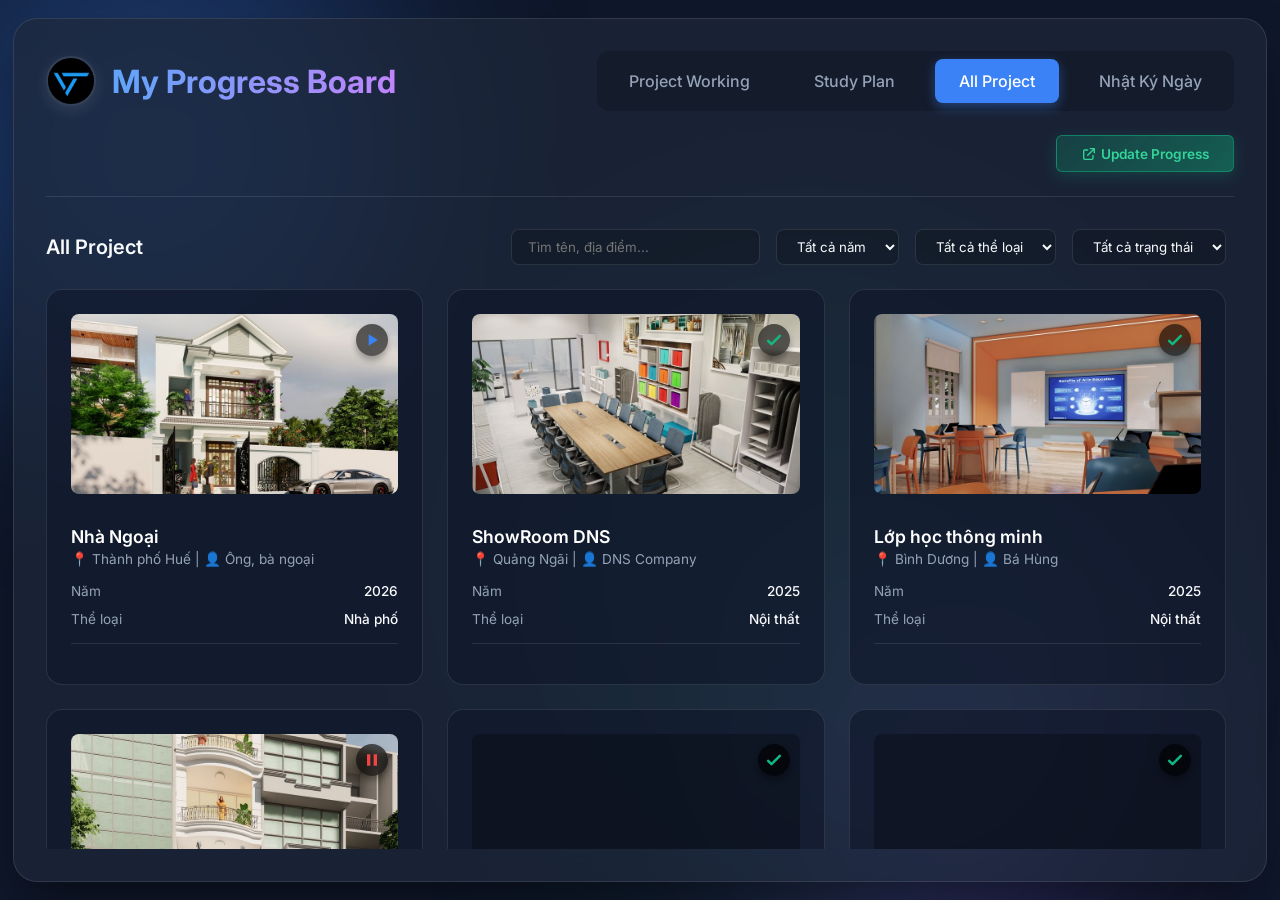
==== commit 66036e1c: "Smart Sync - Auto update" ====
--- a/index.html
+++ b/index.html
@@ -22,9 +22,10 @@
                     <h1>My Progress Board</h1>
                 </div>
                 <div class="tabs">
-                    <button class="tab-btn active" data-target="project-working">Project Working</button>
+                    <button class="tab-btn" data-target="project-working">Project Working</button>
                     <button class="tab-btn" data-target="study-plan">Study Plan</button>
-                    <button class="tab-btn" data-target="all-projects">All Project</button>
+                    <button class="tab-btn active" data-target="all-projects">All Project</button>
+                    <button class="tab-btn" data-target="daily-log">Nhật Ký Ngày</button>
                 </div>
             </div>
             <div class="header-actions">
@@ -36,7 +37,7 @@
         </header>
 
         <main>
-            <section id="project-working" class="tab-content active">
+            <section id="project-working" class="tab-content">
                 <div class="board-header">
                     <h2>Dự án đang thực hiện</h2>
                     <div class="status-legend">
@@ -67,7 +68,7 @@
                 </div>
             </section>
 
-            <section id="all-projects" class="tab-content">
+            <section id="all-projects" class="tab-content active">
                 <div class="board-header">
                     <h2>All Project</h2>
                     <div class="filters">
@@ -81,6 +82,52 @@
                     <!-- Cards will be injected here by JS -->
                 </div>
             </section>
+
+            <!-- TAB MỚI: NHẬT KÝ NGÀY -->
+            <section id="daily-log" class="tab-content">
+                <div class="board-header">
+                    <h2>Nhật Ký Ngày</h2>
+                    <button class="btn btn-primary" onclick="openTaskModal()">+ Thêm việc</button>
+                </div>
+                
+                <!-- Hôm nay -->
+                <div class="daily-today-section">
+                    <h3 id="daily-date-title" style="margin-bottom: 15px; color: var(--text-primary);">Hôm nay</h3>
+                    <div class="task-filters" style="margin-bottom: 15px;">
+                        <button class="badge filter-badge active" data-type="all" onclick="filterDailyTasks('all')">Tất cả</button>
+                        <button class="badge filter-badge" data-type="work" style="background: #3b82f6; color: white;" onclick="filterDailyTasks('work')">💼 Công Việc</button>
+                        <button class="badge filter-badge" data-type="study" style="background: #8b5cf6; color: white;" onclick="filterDailyTasks('study')">📚 Học Tập</button>
+                        <button class="badge filter-badge" data-type="meeting" style="background: #10b981; color: white;" onclick="filterDailyTasks('meeting')">🤝 Cuộc Hẹn</button>
+                    </div>
+                    <div id="daily-tasks-list" class="tasks-list">
+                        <!-- Tasks will be injected here -->
+                    </div>
+                </div>
+
+                <!-- Lịch sử 7 ngày -->
+                <div class="daily-history-section" style="margin-top: 40px;">
+                    <div class="board-header" style="margin-bottom: 15px;">
+                        <h3 style="color: var(--text-primary);">📋 Nhật Ký 7 Ngày Qua</h3>
+                    </div>
+                    <div class="table-responsive">
+                        <table class="history-table">
+                            <thead>
+                                <tr>
+                                    <th>Ngày</th>
+                                    <th>Giờ</th>
+                                    <th>Phân Loại</th>
+                                    <th>Công việc</th>
+                                    <th>Ghi chú</th>
+                                    <th>Trạng thái</th>
+                                </tr>
+                            </thead>
+                            <tbody id="daily-history-tbody">
+                                <!-- History items will be injected here -->
+                            </tbody>
+                        </table>
+                    </div>
+                </div>
+            </section>
         </main>
     </div> <!-- Kết thúc container -->
 
@@ -106,6 +153,69 @@
         <button class="lightbox-next" onclick="changeLightboxImage(1, event)">&#10095;</button>
     </div>
 
+    <!-- Task Modal (Nhật Ký Ngày) -->
+    <div id="task-modal" class="modal-overlay">
+        <div class="modal-content glass-panel" style="max-width: 500px;">
+            <button class="modal-close" onclick="closeTaskModal(event)">&times;</button>
+            <div class="modal-header">
+                <h2 id="task-modal-title">Thêm công việc</h2>
+            </div>
+            <div class="modal-body">
+                <form id="task-form">
+                    <input type="hidden" id="task-id">
+                    <div class="form-group">
+                        <label>Phân loại</label>
+                        <select id="task-type" class="filter-input" required style="width: 100%;">
+                            <option value="work">💼 Công Việc</option>
+                            <option value="study">📚 Học Tập</option>
+                            <option value="meeting">🤝 Cuộc Hẹn</option>
+                        </select>
+                    </div>
+                    <div class="form-group" style="display: flex; gap: 10px;">
+                        <div style="flex: 1;">
+                            <label>Từ giờ</label>
+                            <input type="time" id="task-start-time" class="filter-input" style="width: 100%;">
+                        </div>
+                        <div style="flex: 1;">
+                            <label>Đến giờ</label>
+                            <input type="time" id="task-end-time" class="filter-input" style="width: 100%;">
+                        </div>
+                    </div>
+                    <div class="form-group">
+                        <label>Tiêu đề công việc</label>
+                        <div style="display: flex; gap: 8px;">
+                            <input type="text" id="task-title" class="filter-input" style="flex: 1;" required placeholder="Nhập tiêu đề...">
+                            <button type="button" class="btn" id="voice-title-btn" title="Nhập bằng giọng nói" onclick="startVoiceInput('task-title', 'voice-title-btn')" style="padding: 0 12px; font-size: 1.2rem;">🎤</button>
+                        </div>
+                    </div>
+                    <div class="form-group">
+                        <label>Ghi chú</label>
+                        <div style="display: flex; gap: 8px; align-items: flex-start;">
+                            <textarea id="task-note" class="filter-input" style="flex: 1; height: 80px; resize: vertical;" placeholder="Ghi chú thêm..."></textarea>
+                            <button type="button" class="btn" id="voice-note-btn" title="Nhập bằng giọng nói" onclick="startVoiceInput('task-note', 'voice-note-btn')" style="padding: 0 12px; height: 40px; font-size: 1.2rem;">🎤</button>
+                        </div>
+                    </div>
+                    <div style="text-align: right; margin-top: 20px;">
+                        <button type="button" class="btn" onclick="closeTaskModal()">Hủy</button>
+                        <button type="submit" class="btn btn-primary" style="margin-left: 10px;">Lưu</button>
+                    </div>
+                </form>
+            </div>
+        </div>
+    </div>
+
+    <!-- PIN Overlay cho Online -->
+    <div id="pin-overlay" class="modal-overlay" style="z-index: 10000; align-items: center; justify-content: center; backdrop-filter: blur(10px);">
+        <div class="modal-content glass-panel" style="max-width: 350px; text-align: center;">
+            <button class="modal-close" onclick="closePinOverlay(event)">&times;</button>
+            <h2 style="margin-bottom: 20px; color: var(--text-primary);">🔐 Xác minh bảo mật</h2>
+            <p style="color: var(--text-secondary); margin-bottom: 20px; font-size: 0.9em;">Vui lòng nhập mã PIN để mở khóa</p>
+            <input type="password" id="pin-input" class="filter-input" placeholder="Nhập PIN 6 số..." maxlength="6" style="width: 100%; text-align: center; font-size: 1.5em; letter-spacing: 5px; margin-bottom: 20px;" autocomplete="off">
+            <button class="btn btn-primary" style="width: 100%;" onclick="verifyPin()">Mở Khóa</button>
+            <div id="pin-error" style="color: #ef4444; margin-top: 15px; font-size: 0.9em; display: none;">Mã PIN không chính xác!</div>
+        </div>
+    </div>
+
     <script src="app.js"></script>
 </body>
 </html>
--- a/style.css
+++ b/style.css
@@ -537,10 +537,328 @@
 /* Lightbox */
 .lightbox-overlay { position: fixed; top: 0; left: 0; width: 100vw; height: 100vh; background: rgba(0, 0, 0, 0.9); z-index: 2000; display: none; justify-content: center; align-items: center; opacity: 0; transition: opacity 0.3s ease; }
 .lightbox-overlay.active { display: flex; opacity: 1; }
+
+/* Lightbox */
+.lightbox-overlay { position: fixed; top: 0; left: 0; width: 100vw; height: 100vh; background: rgba(0, 0, 0, 0.9); z-index: 2000; display: none; justify-content: center; align-items: center; opacity: 0; transition: opacity 0.3s ease; }
+.lightbox-overlay.active { display: flex; opacity: 1; }
 .lightbox-img { max-width: 90vw; max-height: 90vh; object-fit: contain; user-select: none; }
 .lightbox-close { position: absolute; top: 20px; right: 30px; color: white; font-size: 40px; cursor: pointer; z-index: 2001; }
 .lightbox-prev, .lightbox-next { position: absolute; top: 50%; transform: translateY(-50%); background: rgba(255, 255, 255, 0.2); color: white; border: none; font-size: 30px; padding: 15px; cursor: pointer; border-radius: 50%; z-index: 2001; transition: background 0.2s; }
 .lightbox-prev:hover, .lightbox-next:hover { background: rgba(255, 255, 255, 0.5); }
 .lightbox-prev { left: 20px; }
 .lightbox-next { right: 20px; }
-.status-icon-svg { position: absolute; top: 10px; right: 10px; z-index: 2; width: 32px; height: 32px; border-radius: 50%; display: flex; align-items: center; justify-content: center; background: rgba(0,0,0,0.6); backdrop-filter: blur(4px); padding: 6px; box-shadow: 0 4px 6px rgba(0,0,0,0.3); }+.status-icon-svg { position: absolute; top: 10px; right: 10px; z-index: 2; width: 32px; height: 32px; border-radius: 50%; display: flex; align-items: center; justify-content: center; background: rgba(0,0,0,0.6); backdrop-filter: blur(4px); padding: 6px; box-shadow: 0 4px 6px rgba(0,0,0,0.3); }
+
+/* --- DAILY LOG CSS --- */
+.tasks-list {
+    display: flex;
+    flex-direction: column;
+    gap: 0.75rem;
+}
+
+.task-item {
+    background: var(--card-bg);
+    border: 1px solid var(--glass-border);
+    border-radius: 12px;
+    padding: 1rem;
+    display: flex;
+    align-items: center;
+    gap: 1rem;
+    transition: all 0.2s ease;
+}
+
+.task-item:hover {
+    background: var(--card-hover);
+    border-color: rgba(255, 255, 255, 0.2);
+}
+
+.task-checkbox {
+    appearance: none;
+    width: 24px;
+    height: 24px;
+    border: 2px solid var(--text-secondary);
+    border-radius: 6px;
+    cursor: pointer;
+    position: relative;
+    transition: all 0.2s ease;
+    flex-shrink: 0;
+}
+
+.task-checkbox:checked {
+    background: var(--color-success);
+    border-color: var(--color-success);
+}
+
+.task-checkbox:checked::after {
+    content: '';
+    position: absolute;
+    top: 2px; left: 6px;
+    width: 6px; height: 12px;
+    border: solid white;
+    border-width: 0 2px 2px 0;
+    transform: rotate(45deg);
+}
+
+.task-content {
+    flex: 1;
+    display: flex;
+    flex-direction: column;
+    gap: 0.25rem;
+}
+
+.task-header-row {
+    display: flex;
+    align-items: center;
+    gap: 0.75rem;
+}
+
+.task-time-range {
+    font-size: 0.85rem;
+    color: var(--text-secondary);
+    background: rgba(0,0,0,0.2);
+    padding: 0.1rem 0.5rem;
+    border-radius: 4px;
+    white-space: nowrap;
+}
+
+.task-title-text {
+    font-size: 1.05rem;
+    font-weight: 500;
+    color: var(--text-primary);
+    transition: all 0.3s ease;
+}
+
+.task-item.done .task-title-text {
+    text-decoration: line-through;
+    color: var(--text-secondary);
+}
+
+.task-note-text {
+    font-size: 0.85rem;
+    color: var(--text-secondary);
+    font-style: italic;
+}
+
+/* --- DAILY TABLE CSS (Giống ảnh 001.jpg) --- */
+.daily-table-container {
+    border-radius: 8px;
+    overflow-x: auto;
+    box-shadow: 0 4px 15px rgba(0,0,0,0.2);
+    border: 1px solid var(--glass-border);
+}
+
+.daily-table {
+    width: 100%;
+    border-collapse: collapse;
+    background: rgba(15, 23, 42, 0.8);
+    color: var(--text-primary);
+    min-width: 800px;
+}
+
+.daily-table th {
+    background: #1e40af; /* Màu xanh đậm giống ảnh */
+    color: white;
+    padding: 12px;
+    text-align: center;
+    font-weight: 600;
+    border: 1px solid rgba(255,255,255,0.1);
+}
+
+.daily-table td {
+    padding: 10px 12px;
+    border: 1px solid rgba(255,255,255,0.05);
+    vertical-align: middle;
+}
+
+.daily-table tr:nth-child(even) td {
+    background: rgba(255, 255, 255, 0.03);
+}
+
+.daily-table tr:hover td {
+    background: rgba(255, 255, 255, 0.08);
+}
+
+.status-select {
+    padding: 6px 12px;
+    border-radius: 20px;
+    border: none;
+    font-weight: 600;
+    font-size: 0.85rem;
+    cursor: pointer;
+    outline: none;
+    text-align: center;
+    appearance: none;
+    -webkit-appearance: none;
+    width: 100%;
+    max-width: 140px;
+}
+
+.status-waiting {
+    background: #fef08a; /* Vàng cam */
+    color: #854d0e;
+}
+
+.status-done {
+    background: #10b981; /* Xanh lá */
+    color: white;
+}
+
+.task-actions {
+    display: flex;
+    gap: 0.5rem;
+}
+
+.task-action-btn {
+    background: transparent;
+    border: none;
+    color: var(--text-secondary);
+    cursor: pointer;
+    padding: 0.25rem;
+    border-radius: 4px;
+    transition: all 0.2s ease;
+    font-size: 1.1rem;
+}
+
+.task-action-btn:hover {
+    background: rgba(255,255,255,0.1);
+    color: var(--text-primary);
+}
+
+.task-action-btn.delete:hover {
+    color: var(--color-danger);
+    background: rgba(239, 68, 68, 0.2);
+}
+
+.form-group {
+    margin-bottom: 1rem;
+}
+
+.form-group label {
+    display: block;
+    margin-bottom: 0.5rem;
+    color: var(--text-secondary);
+    font-size: 0.9rem;
+}
+
+.history-table {
+    width: 100%;
+    border-collapse: collapse;
+    background: var(--card-bg);
+    border-radius: 12px;
+    overflow: hidden;
+    border: 1px solid var(--glass-border);
+}
+
+.history-table th, .history-table td {
+    padding: 1rem;
+    text-align: left;
+    border-bottom: 1px solid var(--glass-border);
+}
+
+.history-table th {
+    background: rgba(0,0,0,0.3);
+    color: var(--text-secondary);
+    font-weight: 500;
+    font-size: 0.9rem;
+}
+
+.history-table tr:last-child td {
+    border-bottom: none;
+}
+
+.history-table tr:hover td {
+    background: rgba(255,255,255,0.02);
+}
+
+.table-responsive {
+    overflow-x: auto;
+}
+
+.filter-badge {
+    background: rgba(255,255,255,0.1);
+    color: var(--text-secondary);
+    border: 1px solid transparent;
+    cursor: pointer;
+    transition: all 0.2s;
+}
+
+.filter-badge:hover {
+    background: rgba(255,255,255,0.2);
+}
+
+.filter-badge.active {
+    border-color: white;
+    box-shadow: 0 0 10px rgba(255,255,255,0.2);
+}
+
+/* --- RESPONSIVE MOBILE --- */
+@media (max-width: 768px) {
+    body {
+        align-items: flex-start;
+        height: auto;
+    }
+    
+    .container {
+        width: 100%;
+        height: auto;
+        min-height: 100vh;
+        margin: 0;
+        border-radius: 0;
+        padding: 1rem;
+        overflow-y: visible;
+    }
+
+    .header-main {
+        flex-direction: column;
+        align-items: stretch;
+        gap: 1rem;
+    }
+
+    .title-group {
+        justify-content: center;
+    }
+
+    .tabs {
+        overflow-x: auto;
+        white-space: nowrap;
+        padding-bottom: 0.5rem;
+        justify-content: flex-start;
+    }
+    
+    /* Tinh chỉnh thanh cuộn cho Tabs trên mobile */
+    .tabs::-webkit-scrollbar {
+        height: 4px;
+    }
+    .tabs::-webkit-scrollbar-thumb {
+        background: rgba(255,255,255,0.2);
+        border-radius: 4px;
+    }
+
+    .header-actions {
+        justify-content: center;
+        margin-top: 0.5rem;
+    }
+
+    .grid-container {
+        grid-template-columns: repeat(auto-fill, minmax(100%, 1fr)); /* Một cột trên mobile */
+    }
+
+    .filters {
+        flex-direction: column;
+        align-items: stretch;
+    }
+
+    .filter-input {
+        width: 100%;
+    }
+    
+    .status-legend {
+        justify-content: flex-start;
+    }
+    
+    .modal-content {
+        width: 95vw;
+        height: 90vh;
+        max-height: none;
+    }
+}
